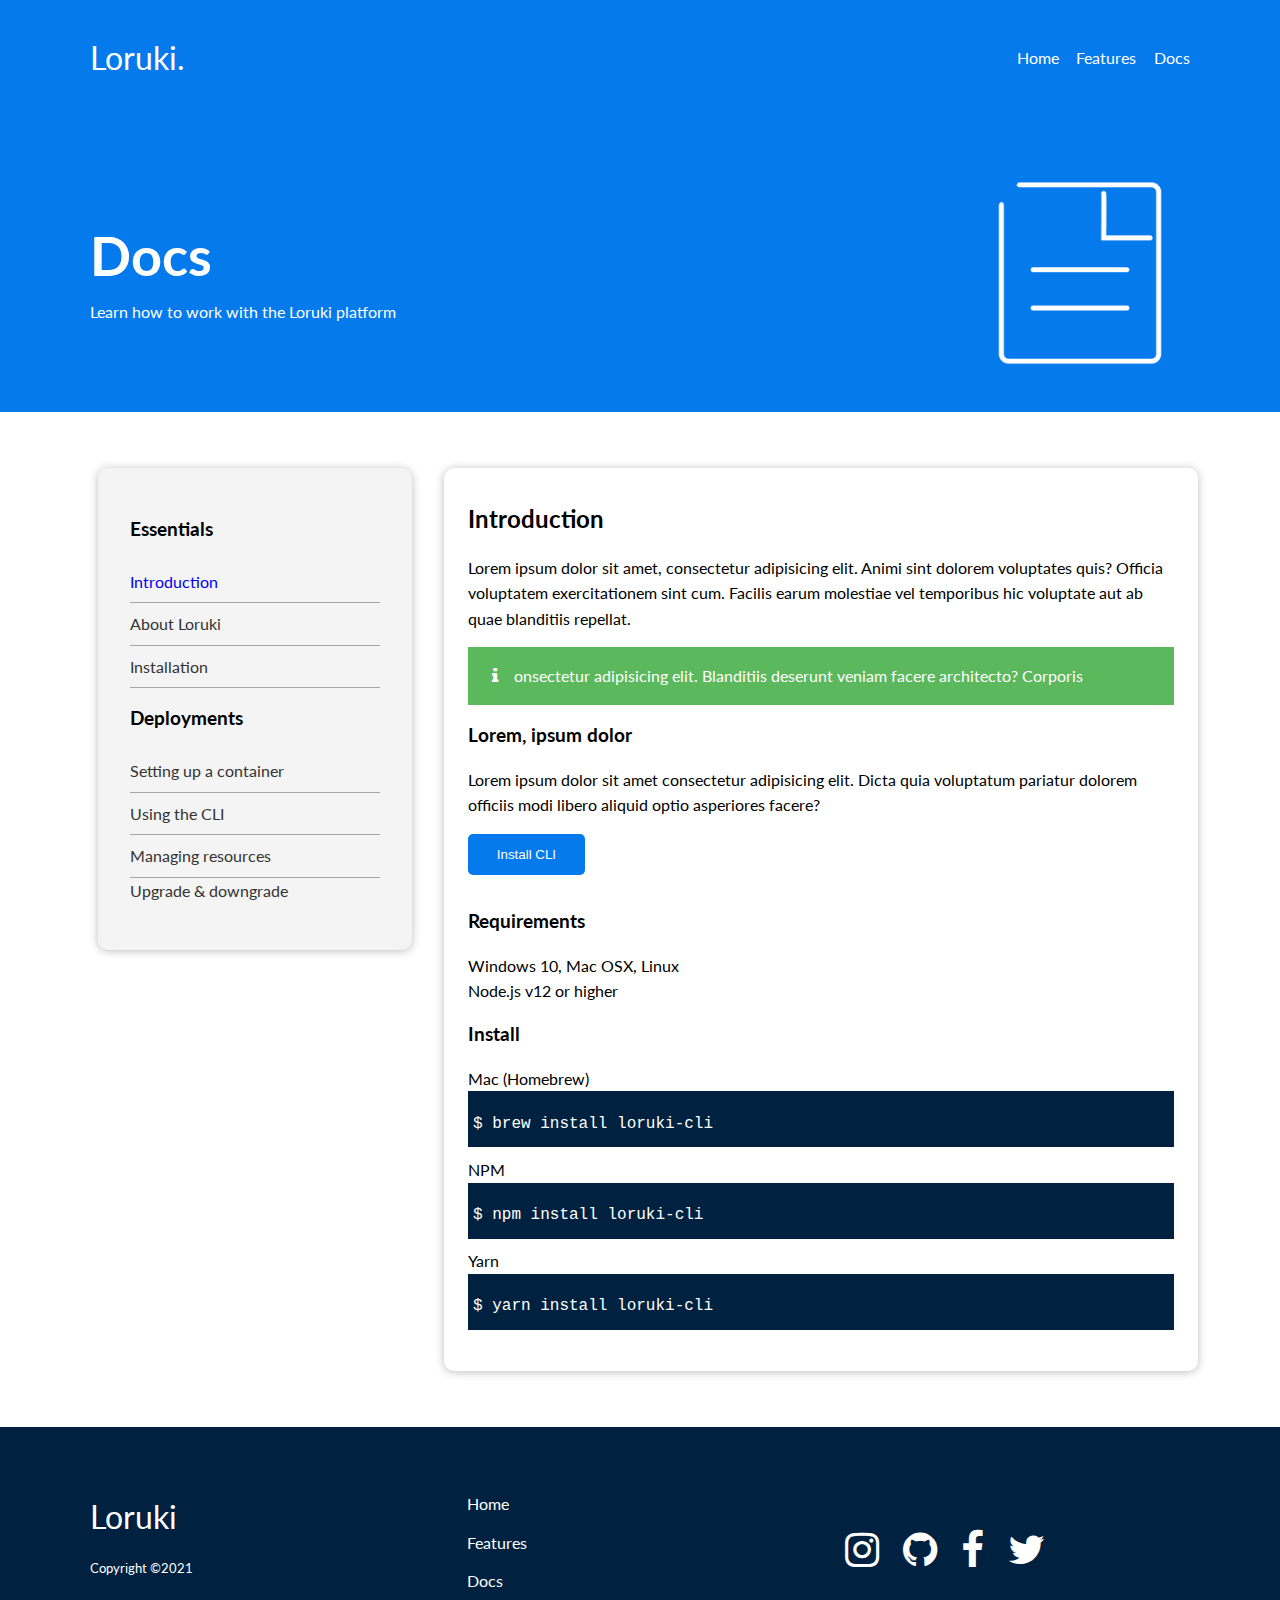
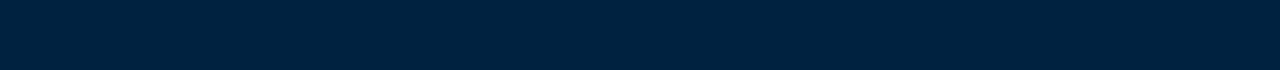
==== docs.html @ 0984ab88 "completed markup" ====
<!DOCTYPE html>
<html lang="en">
<head>
    <meta charset="UTF-8">
    <meta name="viewport" content="width=device-width, initial-scale=1.0">
    <meta http-equiv="X-UA-Compatible" content="ie=edge">
    <link rel="stylesheet" href="https://cdnjs.cloudflare.com/ajax/libs/font-awesome/4.7.0/css/font-awesome.min.css">
    <link rel="stylesheet" href="https://fonts.googleapis.com/css2?family=Lato:wght@300&amp;display=swap">
    <link rel="stylesheet" href="utlities.css">
    <link rel="stylesheet" href="styles.css">
    <title>Loruki Web Service</title>
   
</head>
<body>
    <!-- header  -->
    <header class="header py-2">
        <div class="container">
            <nav class="header__nav nav flex flex--justify-content-between flex--align-items-center">
                <span class="header__logo nav__logo">
                    Loruki.
                </span>
                <ul class="header__nav-list nav__list flex">
                    <li class="header__nav-list-item nav__list-item">
                        <a href="index.html" class="header__nav-list-link nav__list-link">
                            Home
                        </a>
                    </li>
                    <li class="header__nav-list-item nav__list-item">
                        <a href="features.html" class="header__nav-list-link nav__list-link">
                            Features
                        </a>
                    </li>
                    <li class="header__nav-list-item nav__list-item">
                        <a href="docs.html" class="header__nav-list-link nav__list-link">
                            Docs
                        </a>
                    </li>
                </ul>
            </nav>
        </div>
    </header>
    <!-- main -->
    <main id="main">
        <!-- docs -->
        <section class="docs">
            <div class="container">
                <div class="row grid grid-gap-2 grid-column-xl-2">
                    <div class="docs__text-box">
                        <h1 class="docs__title">
                            Docs
                        </h1>
                        <p class="docs__paragraph mt-1">
                            Learn how to work with the Loruki platform
                        </p>
                    </div>
                    <figure class="docs__img-container">
                        <img src="/images/docs.png" alt="image that represents docs" class="docs__img">
                    </figure>
                </div>
            </div>
        </section>
        <!-- docs nav and docs intro -->
        <section class="docs-main my-3">
            <div class="container">
                <div class="row grid grid-gap-1">
                    <div class="docs-main__left">
                        <aside class="card docs-main__card">
                            <h3 class="docs-main__essentials-title mb-1">
                                Essentials
                            </h3>
                            <nav class="docs-main__nav-top">
                                <ul class="docs-main__nav-list">
                                    <li class="docs-main__nav-top-list-item docs-main__nav-list-item">
                                        <a href="#" class="docs-main__nav-top-list-link active docs-main__nav-list-link">
                                            Introduction
                                        </a>
                                    </li>
                                    <li class="docs-main__nav-top-list-item docs-main__nav-list-item">
                                        <a href="#" class="docs-main__nav-top-list-link docs-main__nav-list-link">
                                            About Loruki
                                        </a>
                                    </li>
                                    <li class="docs-main__nav-top-list-item docs-main__nav-list-item">
                                        <a href="#" class="docs-main__nav-top-list-link docs-main__nav-list-link">
                                            Installation
                                        </a>
                                    </li>
                                </ul>
                            </nav>
                            <h3 class="docs-main__deployment-title my-1">
                                Deployments
                            </h3>
                                <nav class="docs-main__nav-bottom">
                                    <ul class="docs-main__nav-bottom-list">
                                        <li class="docs-main__nav-bottom-list-item docs-main__nav-list-item">
                                            <a href="#" class="docs-main__nav-bottom-list-link docs-main__nav-list-link">
                                                Setting up a container
                                            </a>
                                        </li>
                                        <li class="docs-main__nav-bottom-list-item docs-main__nav-list-item">
                                            <a href="#" class="docs-main__nav-bottom-list-link docs-main__nav-list-link">
                                                Using the CLI
                                            </a>
                                        </li>
                                        <li class="docs-main__nav-bottom-list-item docs-main__nav-list-item">
                                            <a href="#" class="docs-main__nav-bottom-list-link docs-main__nav-list-link">
                                                Managing resources
                                            </a>
                                        </li>
                                        <li class="docs-main__nav-bottom-list-item docs-main-__av-list-item">
                                            <a href="#" class="docs-main__nav-bottom-list-link docs-main__nav-list-link">
                                                Upgrade & downgrade
                                            </a>
                                        </li>
                                    </ul>
                                </nav>
                        </aside>
                    </div>
                    <!-- docs main intro -->
                    <section class="card docs-main__intro">
                        <article>
                            <h2 class="docs-main__intro-title mb-1">
                                Introduction
                            </h2>
                            <p class="docs-main__intro-paragraph">
                                Lorem ipsum dolor sit amet, consectetur adipisicing elit. Animi sint dolorem voluptates quis? Officia voluptatem exercitationem sint cum. Facilis earum molestiae vel temporibus hic voluptate aut ab quae blanditiis repellat.
                            </p>
                            <div class="bg--alert-success flex flex--align-items-baseline my-1">
                                <i class="fa fa-info  d--block text--white" aria-hidden="true"></i>
                                <p class="pl-1 docs-main__intro-paragraph">
                                    onsectetur adipisicing elit. Blanditiis deserunt veniam facere architecto? Corporis 
                                </p>
                            </div>
                            <article>
                                <h3 class="docs-main__intro-subtitle mb-1">
                                    Lorem, ipsum dolor
                                </h3>
                                <p class="docs-main__intro-paragraph">
                                    Lorem ipsum dolor sit amet consectetur adipisicing elit. Dicta quia voluptatum pariatur dolorem officiis modi libero aliquid optio asperiores facere?
                                </p>
                                <button class="btn btn--bg-blue mt-1 mb-2">
                                    Install CLI
                                </button>
                            </article>
                        </article>
                        <h3 class="docs-main__intro-subtitle mb-1">
                            Requirements
                        </h3>
                        <ul class="docs-main__intro-requirements-list">
                            <li class="docs-main__intro-requirements-list-item">
                                Windows 10, Mac OSX, Linux
                            </li>
                            <li class="docs-main__intro-requirements-list-item">
                                Node.js v12 or higher
                            </li>
                        </ul>
                        <h3 class="docs-main__intro-subtitle my-1">
                            Install
                        </h3>
                        <p class="docs-main__intro-os-rq">
                            Mac (Homebrew)
                        </p>
                        <div class="docs-main__intro-code-container">
                            <pre ng-show = "textFile.isPresent">
                                <code class="docs-main__intro-code">
                                    $ brew install loruki-cli
                                </code>
                            </pre>
                        </div>
                        <p class="docs-main__intro-os-rq">
                            NPM
                        </p>
                        <div class="docs-main__intro-code-container">
                            <pre ng-show = "textFile.isPresent">
                                <code class="docs-main__intro-code">
                                   $ npm install loruki-cli
                                </code>
                            </pre>
                        </div>
                        <p class="docs-main__intro-os-rq">
                            Yarn
                        </p>
                        <div class="docs-main__intro-code-container">
                            <pre>
                                <code class="docs-main__intro-code">
                                    $ yarn install loruki-cli
                                </code>
                            </pre>
                        </div>
                        
                    </section>
                </div>
            </div>
        </section>
    </main>
     <!-- footer -->
     <footer class="footer py-4">
        <div class="container">
            <div class="row grid grid-gap-2 grid-column-xl-3">
                <div class="footer__text-box text--white">
                    <span class="text-sz-2 footer__paragrpaph mb-1">
                        Loruki
                    </span>
                    <small class="footer__copyright d--block">
                        Copyright &copy;2021
                    </small>
                </div>
                <nav class="footer__nav nav">
                    <ul class="footer__nav-list">
                        <li class="footer__nav-list-item">
                            <a href="#" class="footer__nav-link">
                                Home
                            </a>
                        </li>
                        <li class="footer__nav-list-item">
                            <a href="#" class="footer__nav-link">
                                Features
                            </a>
                        </li>
                        <li class="footer__nav-list-item">
                            <a href="#" class="footer__nav-link">
                                Docs
                            </a>
                        </li>
                    </ul>
                </nav>
                <ul class="footer__social-list flex">
                    <li class="footer__social-list-item">
                        <a href="#" class="footer__social-list-link">
                            <i class="fa fa-instagram" aria-hidden="true"></i>
                        </a>
                    </li>
                    <li class="footer__social-list-item">
                        <a href="#" class="footer__social-list-link">
                            <i class="fa fa-github" aria-hidden="true"></i>
                        </a>
                    </li>
                    <li class="footer__social-list-item">
                        <a href="#" class="footer__social-list-link">
                            <i class="fa fa-facebook" aria-hidden="true"></i>
                        </a>
                    </li>
                    <li class="footer__social-list-item">
                        <a href="#" class="footer__social-list-link">
                            <i class="fa fa-twitter" aria-hidden="true"></i>
                        </a>
                    </li>
                </ul>
            </div>
        </div>
    </footer>
</body>
</html>
---- utlities.css ----
/* ============ Margin ============ */
    /* margins top */
    .mt-1 {
        margin-top: 1rem;
    }
    .mt-2 {
        margin-top: 2rem;
    }
    .mt-3 {
        margin-top: 3rem;
    }
    .mt-4 {
        margin-top: 4rem;
    }
    .mt-5 {
        margin-top: 5rem;
    }
        /* margins bottom */
    .mb-1 {
        margin-bottom: 1rem;
    }
    .mb-2 {
        margin-bottom: 2rem;
    }
    .mb-3 {
        margin-bottom: 3rem;
    }
    .mb-4 {
        margin-bottom: 4rem;
    }
    .mb-5 {
        margin-bottom: 5rem;
    }
    
    /* margins left */
    .ml-1 {
        margin-left: 1rem;
    }
    .ml-2 {
        margin-left: 2rem;
    }
    .ml-3 {
        margin-left: 3rem;
    }
    .ml-4 {
        margin-left: 4rem;
    }
    .ml-5 {
        margin-left: 5rem;
    }
    
    /* margins right */
    .mr-1 {
        margin-right: 1rem;
    }
    .mr-2 {
        margin-right: 2rem;
    }
    .mr-3 {
        margin-right: 3rem;
    }
    .mr-4 {
        margin-right: 4rem;
    }
    .mr-5 {
        margin-right: 5rem;
    }
    /* margins horizontal */
    .mx-1 {
        margin: 0  1rem;
    }
    .mx-2 {
        margin: 0  2rem;
    }
    .mx-3 {
        margin: 0  3rem;
    }
    .mx-4 {
        margin: 0  4rem;
    }
    .mx-5 {
        margin: 0  5rem;
    }
    /* margins vertical */
    .my-1 {
        margin: 1rem 0;
    }
    .my-2 {
        margin: 2rem 0;
    }
    .my-3 {
        margin: 3rem 0;
    }
    .my-4 {
        margin: 4rem 0;
    }
    .my-5 {
        margin: 5rem 0;
    }
    
    /* margins all four side */
    .m-1 {
        margin: 1rem;
    }
    .m-2 {
        margin: 2rem;
    }
    .m-3 {
        margin: 3rem;
    }
    .m-4 {
        margin: 4rem;
    }
    .m-5 {
        margin: 5rem;
    }
    
    
    /* ============= Padding ============== */
    /* padding */
        /* padding top */
    .pt-1 {
        padding-top: 1rem;
    }
    .pt-2 {
        padding-top: 2rem;
    }
    .pt-3 {
        padding-top: 3rem;
    }
    .pt-4 {
        padding-top: 4rem;
    }
    .pt-5 {
        padding-top: 5rem;
    }
        /* padding bottom */
    .pb-1 {
        padding-bottom: 1rem;
    }
    .pb-2 {
        padding-bottom: 2rem;
    }
    .pb-3 {
        padding-bottom: 3rem;
    }
    .pb-4 {
        padding-bottom: 4rem;
    }
    .pb-5 {
        padding-bottom: 5rem;
    }
    
    /* padding left */
    .pl-1 {
        padding-left: 1rem;
    }
    .pl-2 {
        padding-left: 2rem;
    }
    .pl-3 {
        padding-left: 3rem;
    }
    .pl-4 {
        padding-left: 4rem;
    }
    .pl-5 {
        padding-left: 5rem;
    }
    
    /* padding right */
    .pr-1 {
        padding-right: 1rem;
    }
    .pr-2 {
        padding-right: 2rem;
    }
    .pr-3 {
        padding-right: 3rem;
    }
    .pr-4 {
        padding-right: 4rem;
    }
    .pr-5 {
        padding-right: 5rem;
    }
    /* padding horizontal */
    .px-1 {
        padding: 0  1rem;
    }
    .px-2 {
        padding: 0  2rem;
    }
    .px-3 {
        padding: 0  3rem;
    }
    .px-4 {
        padding: 0  4rem;
    }
    .px-5 {
        padding: 0  5rem;
    }
    /* padding vertical */
    .py-1 {
        padding: 1rem 0;
    }
    .py-2 {
        padding: 2rem 0;
    }
    .py-3 {
        padding: 3rem 0;
    }
    .py-4 {
        padding: 4rem 0;
    }
    .py-5 {
        padding: 5rem 0;
    }
    
    /* padding all four side */
    .p-1 {
        padding: 1rem;
    }
    .p-2 {
        padding: 2rem;
    }
    .p-3 {
        padding: 3rem;
    }
    .p-4 {
        padding: 4rem;
    }
    .p-5 {
        padding: 5rem;
    }
    :root {
        --blue: #007bff;
        --indigo: #6610f2;
        --purple: #330e778a;
        --pink: #e83e8c;
        --red: #dc3545;
        --orange: #fd7e14;
        --yellow: #ffc107;
        --green: #28a745;
        --teal: #20c997;
        --cyan: #17a2b8;
        --white: #fff;
        --gray: #6c757d;
        --gray-dark: #343a40;
        --primary: #007bff;
        --secondary: #6c757d;
        --success: #28a745;
        --info: #17a2b8;
        --warning: #ffc107;
        --danger: #dc3545;
        --light: #f8f9fa;
        --dark: #343a40;
        --primary-color: #047aed;
        --secondary-color: #1c3fa8;
        --dark-color: #002240;
        --light-color: #f4f4f4;
        --success-color: #5cb85c;
        --error-color: #d9534f;
}

    
    /* ============== Colors ============== */
        /* background colours */
    .bg--blue {
        background-color: var(--blue);
    }
    .bg--indigo {
        background-color: var(--indigo);
    }
    .bg--purple {
        background-color: var(--purple);
    }
    .bg--pink {
        background-color: var(--pink);
    }
    .bg--red {
        background-color: var(--red);
    }
    .bg--orange {
        background-color: var(--orange);
    }
    .bg--yellow {
        background-color: var(--yellow);
    }
    .bg--green {
        background-color: var(--green);
    }
    .bg--teal {
        background-color: var(--teal);
    }
    .bg--cyan {
        background-color: var(--cyan);
    }
    .bg--white {
        background-color: var(--white);
    }
    .bg--gray {
        background-color: var(--gray);
    }
    .bg--gray-dark {
        background-color: var(--gray-dark);
    }
    .bg--primary {
        background-color: var(--primary);
    }
    .bg--secondary {
        background-color: var(--secondary);
    }
    .bg--success {
        background-color: var(--success);
    }
    .bg--info {
        background-color: var(--info);
    }
    .bg--warning {
        background-color: var(--warning);
    }
    .bg--danger {
        background-color: var(--danger);
    }
    .bg--light {
        background-color: var(--light);
    }
    .bg--dark {
        background-color: var(--dark);
    }
        
        /* text colours */
    
    .text--blue {
        color: var(--blue);
    }
    .text--indigo {
        color: var(--indigo);
    }
    .text--purple {
        color: var(--purple);
    }
    .text--pink {
        color: var(--pink);
    }
    .text--red {
        color: var(--red);
    }
    .text--orange {
        color: var(--orange);
    }
    .text--yellow {
        color: var(--yellow);
    }
    .text--green {
        color: var(--green);
    }
    .text--teal {
        color: var(--teal);
    }
    .text--cyan {
        color: var(--cyan);
    }
    .text--white {
        color: var(--white);
    }
    .text--gray {
        color: var(--gray);
    }
    .text--gray-dark {
        color: var(--gray-dark);
    }
    .text--primary {
        color: var(--primary);
    }
    .text--secondary {
        color: var(--secondary);
    }
    .text--success {
        color: var(--success);
    }
    .text--info {
        color: var(--info);
    }
    .text--warning {
        color: var(--warning);
    }
    .text--danger {
        color: var(--danger);
    }
    .text--light {
        color: var(--light);
    }
    .text--dark {
        color: var(--dark);
    }
     
    
    /* ============ Text size ================== */
    .text-sz-0 {
        font-size: 0.9rem;
    }
    .text-sz-1 {
        font-size: 1rem;
    }
    .text-sz-2 {
        font-size: 2rem;
    }
    .text-sz-3 {
        font-size: 3rem;
    }
    .text-sz-4 {
        font-size: 4rem;
    }
    .text-sz-5 {
        font-size: 5rem;
    }
    
    /* ====================== text align left right center =========================== */
    .text--center {
        text-align: center;
    }
    .text--right {
        text-align: right;
    }
    .text--left {
        text-align: left;
    }
    
    /* ================= Display inline inline-block block ======================== */
    .d--block {
        display: block;
    }
    .d--inline-block {
        display: inline-block;
    }
    .d--inline {
        display: inline;
    }
    
    /* =============== CSS Grid ================== */
    .grid {
        display: grid;
    }
    .grid-column-xl-4 {
        grid-template-columns: repeat(4, 1fr);
    }
    .grid-column-xl-3 {
        grid-template-columns: repeat(3, 1fr);
    }
    .grid-column-xl-2 {
        grid-template-columns: repeat(2, 1fr);
    }
        /* grid gap */
    .grid-gap-1 {
        grid-gap: 1rem;
    }
    .grid-gap-2 {
        grid-gap: 2rem;
    }
    .grid-gap-3 {
        grid-gap: 3rem;
    }
    .grid-gap-4 {
        grid-gap: 4rem;
    }
    .grid-gap-5 {
        grid-gap: 5rem;
    }
    
    /* ================ Flexbox ==================== */
    .flex {
        display: flex;
    }
        /* justify content */
    .flex--justify-content-start {
        justify-content: flex-start;
    }
    .flex--justify-content-end {
        justify-content: flex-end;
    }
    .flex--justify-content-center {
        justify-content: center;
    }
    .flex--justify-content-between {
        justify-content: space-between;
    }
    .flex--justify-content-evenly {
        justify-content: space-evenly;
    }
    .flex--justify-content-around {
        justify-content: space-around;
    }
    
        /* align content */
    .flex--align-content-start {
        align-content: flex-start;
    }
    .flex--align-content-end {
        align-content: flex-end;
    }
    .flex--align-content-center {
        align-content: center;
    }
    .flex--align-content-between {
        align-content: space-between;
    }
    .flex--align-content-evenly {
        align-content: space-evenly;
    }
    .flex--align-content-around {
        align-content: space-around;
    }
    .flex--align-content-center {
        align-content: center;
    }
    
        /* align items */
    .flex--align-items-center {
        align-items: center;
    }
    .flex--align-items-start {
        align-items: flex-end;
    }
    .flex--align-items-end {
        align-items: flex-end;
    }
    .flex--align-items-baseline {
        align-items: baseline;
    }
    
        /* flex column gap */
    .flex-column-gap-1 {
        column-gap: 1rem;
    }
    .flex-column-gap-2 {
        column-gap: 2rem;
    }
    .flex-column-gap-3 {
        column-gap: 3rem;
    }
    .flex-column-gap-4 {
        column-gap: 4rem;
    }
    .flex-column-gap-5 {
        column-gap: 5rem;
    }
        /* flex row gap */
    .flex-row-gap-1 {
        row-gap: 1rem;
    }
    .flex-row-gap-2 {
        row-gap: 2rem;
    }
    .flex-row-gap-3 {
        row-gap: 3rem;
    }
    .flex-row-gap-4 {
        row-gap: 4rem;
    }
    .flex-row-gap-5 {
        row-gap: 5rem;
    }
    
        /* flex gap */
    .flex-gap-1 {
        gap: 1rem;
    }
    .flex-gap-2 {
        gap: 2rem;
    }
    .flex-gap-3 {
        gap: 3rem;
    }
    .flex-gap-4 {
        gap: 4rem;
    }
    .flex-gap-5 {
        gap: 5rem;
    }
    
        /* flex wrap */
    .flex--nowrap {
        flex-wrap: nowrap;
    }
    .flex--wrap {
        flex-wrap: wrap;
    }
    .flex--wrap-reverse {
        flex-wrap: wrap-reverse;
    }
    
        /* flex grow */
    .flex--grow-1{
        flex-grow: 1;
    }
        /* width */
    .width--100 {
        width: 100%;
    }
---- styles.css ----
*::after,
 *::before {
     box-sizing: border-box;
 }
 * {
     padding: 0;
     margin: 0;
 }
 body {
     font-family: 'Lato', 'Franklin Gothic Medium', 'Arial Narrow', Arial, sans-serif;
     font-size: 16px;
     line-height: 1.6;
 }


/**
        --primary-color: #047aed;
        --secondary-color: #1c3fa8;
        --dark-color: #002240;
        --light-color: #f4f4f4;
        --success-color: #5cb85c;
        --error-color: #d9534f;
*/
/* ==== General Styles ==== */
a,
span,
button,
input {
    display: inline-block;
}
fieldset {
    border: none;
}
li {
    list-style: none;
}
pre,
code {
    display: block;
}
a {
    text-decoration: none;
}
output {
    display: block;
}
img {
    width: 100%;
}
/* ==== Container ==== */
.container {
    width: 95%;
    max-width: 1100px;
    margin: 0 auto;
    padding: 0 3.3rem;
}


/* ==== Btn ==== */
.btn {
    border: none;
    cursor: pointer;
    border-radius: 5px;
}
.btn--outline {
    border: 1px solid var(--white);
    background-color: transparent;
    padding: 1rem 1.4rem;
    font-size: 1.1rem;
    color: var(--white);
}

/* ==== Card ==== */
.card {
    padding: 1rem;
    box-shadow: 0 1px 9px rgba(34, 33, 33, 0.3);
    background-color: var(--white);
    border-radius: 10px;
    margin: 0.5rem;
    z-index: 11;
}


/* ==== Header ==== */
.header {
    background-color: var(--primary-color);
   
}
.header .header__nav-list-item {
    padding-right: 1.1rem;
}
.header .header__logo {
    font-size: 2rem;
    color: var(--white);
}
.header .header__nav-list-item:last-child {
    padding-right: 0;
}
.header .header__nav-list-link {
    color: var(--white);
}
/* ============================================================= Home Section ======================================================== */
/* ==== Showcase ==== */
.showcase {
    position: relative;
    background-color: var(--primary-color);
    padding-top: 4rem;
    height: 400px;
    color: var(--white);
}
.showcase .grid {
    padding-top: 3rem;
    grid-template-columns: 55% auto;
     
    
}
    /* === Showcase text box */
.showcase .showcase__text-box {
    animation: slideInLeft 1s ease-in-out;
}
.showcase .showcase__title {
    font-weight: 100;
    font-size: clamp(2rem, calc(5vw + 1rem), 3rem);
    margin-bottom: 2.4rem;
}
    /* ==== Showcase form ==== */
.showcase .showcase__form-container {
    height: 300px;
    width: 350px;
    padding: 3rem 2rem;
    animation: slideInRight 1s ease-in-out;

}
.showcase .showcase__form .showcase__form-title {
    font-size: clamp(1.1rem, calc(4vw +1), 2rem);
    font-weight: normal;
    color: #333;
}
.showcase .showcase__form .form__input {
    display: block;
    width: 100%;
    border: none;
    font-size: 1.1rem;
    padding: 4px;
    border-bottom: 1px solid rgb(94, 92, 92);
} 
.showcase .showcase__form .btn--bg-blue {
    background-color: var(--primary-color);
    padding: 0.8rem 2rem;
    color: var(--white);
}
 
.showcase::before,
.showcase::after {
    position: absolute;
    content: "asda";
    bottom: -4.6rem;
    background-color: #fff;
    height: 100px;
    width: 100%;
    -webkit-transform: skewY(-32deg);
    -moz-transform: skewY(-32deg);
    -ms-transform: skewY(-32deg);
        transform: skewY(-3deg)
}

/* ===== Stastics Section ===== */
.stats {
    margin-top: 10rem;
    animation: slideInBottom 1s ease-in-out;
     
}
.stats .stats__text-box {
    max-width: 600px;
    margin: 0 auto 3.3rem auto;
}
.stats .stats__intro {
    font-size: 1.3rem;
}
.stats .stats__result-title {
    font-size: 1.3rem;
}
.stats .stats__result-amount {
    font-size: 2.2rem;
    margin-top: 0.5rem;
}

/* ===== Command line interface section ===== */
.cli {
    margin-top: 6.5rem;
}
.cli .cli__img-container {
    grid-area: 1 / 1 / 3 / 3;
}
.cli .cli__text-box {
    padding: 1rem;
    display: flex;
    align-items: center;
    font-size: 1.4rem;
}


/* ===== Cloud section ====== */
.cloud {
    margin-top: 5rem;
    padding: 2rem 0;
    background-color: var(--primary-color);
}
.cloud .grid {
    grid-template-columns: 4fr 3fr;
    justify-items: center;
}
.cloud .cloud__text-box {
    align-self: center;
    color: var(--white);
}
.cloud .cloud__title {
    font-size: clamp(2.2rem, calc(4vw + 1.2rem), 3.2rem);
    font-weight: 100;
}
.cloud .cloud__paragraph {
    margin: 1.2rem 0;
    font-size: 1.1rem;
}
.cloud .btn--bg-dark {
    background-color: var(--dark-color);
    padding: 1rem 2rem;
    color: var(--white);
    text-align: center;
}
 
/* ===== Languages card section ====== */
.languages {
    margin: 3rem 0;
}
.languages .languages__title {
    font-size: clamp(1.5rem, calc(2.5vw + 1rem), 2.5rem);
    margin-bottom: 2.2rem;
    
}
.languages .language__img-caption {
    font-size: 1.4rem;
    padding: 0.6rem 0;
}
.languages .languages__card {
    transition: transform .2s ease-in-out;
    margin-right: 1.2rem;
    flex-grow: 1;
}
.languages .languages__card:hover {
    transform:translateY(-1rem);
}


/* ============================================================= Features Section ======================================================== */

/* ===== Features ====== */
.features {
    padding: 2.2rem 0;
    background-color: var(--primary-color);
}
.features .grid {
    justify-content: space-between;
}
.features .features__text-box {
    align-self: center;
    color: var(--white);
}
.features .features__title {
    font-size: clamp(2rem, calc(2vw + 1rem), 3.3rem);
    font-family: 'Lucida Sans', 'Lucida Sans Regular', 'Lucida Grande', 'Lucida Sans Unicode', Geneva, Verdana, sans-serif;
}
.features .features__paragraph {
    font-size: 1.1rem;
}
.features .features__img-container {
    justify-self: end;
}
.features .features__img {
    width: 200px;
}


/* ===== Platform ====== */
.platform {
    background-color: var(--light-color);
    color: #333;
}
.platform .platform__img-container {
    justify-self: end;
}
.platform .platform__title {
    font-size: 2rem;
    margin-bottom: 1.2rem;
}
.platform .platform__img {
    width: 290px;
}

/* ===== Features Info ====== */
.features-info .grid {
    grid-template-columns: repeat(3, 1fr);
    grid-column-gap: 1.5rem;
    grid-row-gap: 0.3rem;
    grid-template-areas: 
    "server server server"
    "network network code"
    "database power publish";
}
.features-info .features-info__server {
    grid-area: server;
}
.features-info .features-info__network {
    grid-area: network;
}
.features-info .features-info__database {
    grid-area: database;
}
.features-info .features-info__code {
    grid-area: code;
}
.features-info .features-info__power {
    grid-area: power;
}
.features-info .features-info__publish {
    grid-area: publish;
}
.features-info .card {
    padding: 1.7rem 1rem;
}
.features-info .features-info__paragraph {
    margin-left: 1rem;
}



/* ============================================================= Docs Section ======================================================== */
.docs {
    padding: 3rem 0 1.4rem 0;
    background-color: var(--primary-color);
}
.docs .docs__text-box {
    color: var(--white);
    align-self: center;
}
.docs .docs__title {
    font-size: clamp(1.5rem, calc(3vw + 1rem), 4rem);
    line-height: 1;
}
.docs .docs__img-container {
    justify-self: end;
}
.docs .docs__img {
    width: 220px;
}

/* ===== Docs Main section ===== */
.docs-main .grid {
    grid-template-columns: 30% 70%;
}
.docs-main .docs-main__card {
    background-color: #f4f4f4;
    padding: 2.9rem 2rem;
}
.docs-main .docs-main__nav-list-item {
    border-bottom: 1px solid rgb(167, 165, 165);
    padding: 0.5rem 0;
}
.docs-main .docs-main__nav-list-link:not(.active) {
    color: #333;
}

.docs-main .docs-main__intro {
    padding: 2rem 1.5rem;
}
.docs-main .bg--alert-success {
    background-color: var(--success-color);
    padding: 1rem 0.5rem;
    color: var(--white);
}
.docs-main .fa-info {
    font-size: 1.1rem;
    margin-left: 1rem;
}
.docs-main .btn--bg-blue {
    background-color: var(--primary-color);
    color: var(--white);
    padding: 0.8rem 1.8rem;
}
.docs-main .docs-main__intro-code-container {
    background-color: var(--dark-color);
    color: var(--white);
    height: 3.5rem;
    margin-bottom: 0.6rem;
}
.docs-main pre {
    white-space: nowrap;
    padding: 5px;
    height: 100%;
    display: flex;
    align-items: center;
}




/* ===== Footer ===== */
.footer {
    background-color: var(--dark-color);
}
.footer .footer__nav-link {
    color: var(--white);
    padding-bottom: 0.8rem;
}
.footer .footer__social-list {
    align-self: center;
}
.footer .footer__social-list .footer__social-list-link {
    margin-right: 1.5rem;
    color: var(--white);
    font-size: 2.5rem;
}
 

/* keyframes */
@keyframes slideInRight{
    0% {
        transform: translateX(400px);
    }
    100% {
        transform: translateX(0);
    }
}
@keyframes slideInLeft {
    0% {
        transform: translateX(-400px);
    }
    100% {
        transform: translateX(0);
    }
}
@keyframes slideInBottom {
    0% {
        transform: translateY(350px);
    }
    100% {
        transform: translateY(0);
    }
}
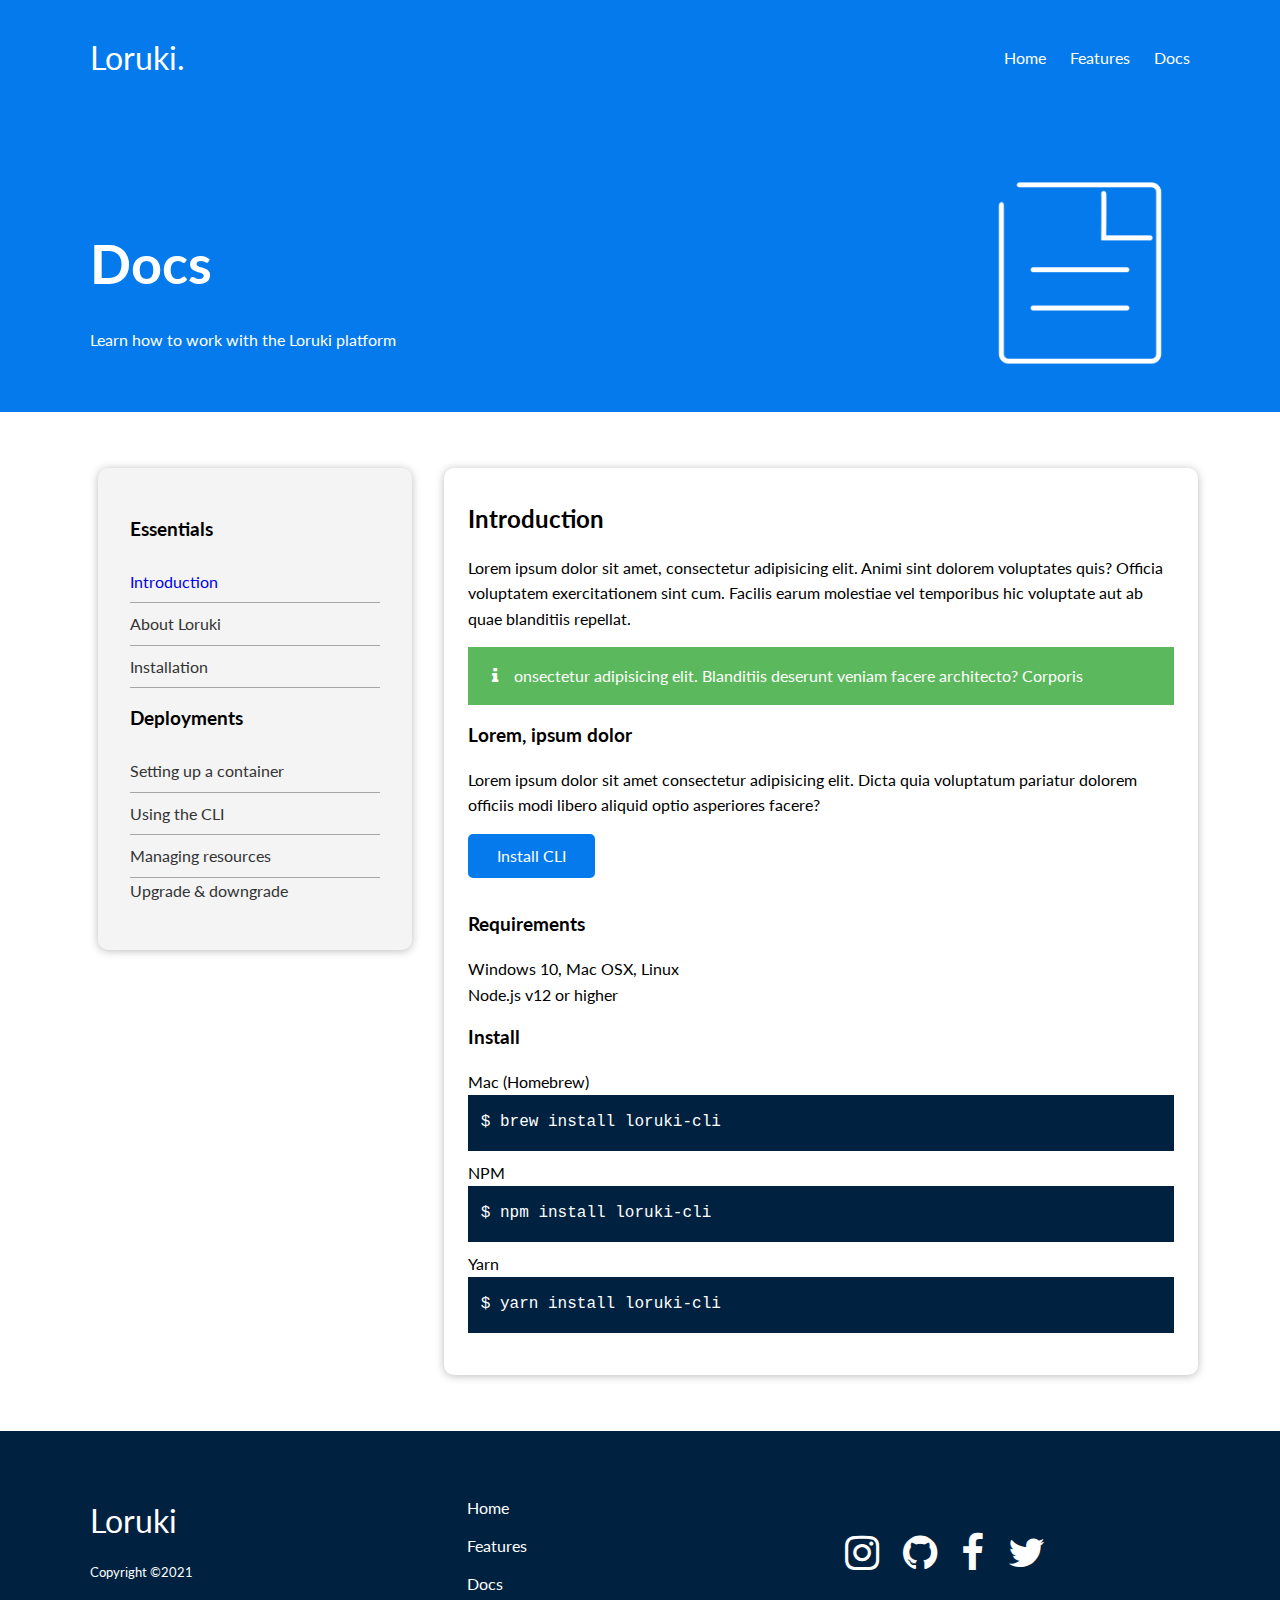
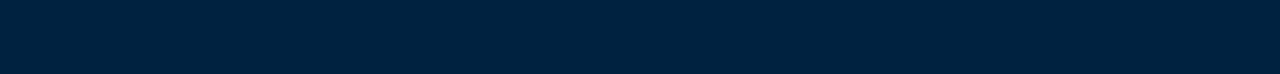
==== commit 4310cf73: "completed building loruki website" ====
--- a/docs.html
+++ b/docs.html
@@ -6,8 +6,9 @@
     <meta http-equiv="X-UA-Compatible" content="ie=edge">
     <link rel="stylesheet" href="https://cdnjs.cloudflare.com/ajax/libs/font-awesome/4.7.0/css/font-awesome.min.css">
     <link rel="stylesheet" href="https://fonts.googleapis.com/css2?family=Lato:wght@300&amp;display=swap">
-    <link rel="stylesheet" href="utlities.css">
-    <link rel="stylesheet" href="styles.css">
+    <link rel="stylesheet" href="/css/reset.css">
+    <link rel="stylesheet" href="/css/utlities.css">
+    <link rel="stylesheet" href="/css/styles.css">
     <title>Loruki Web Service</title>
    
 </head>
@@ -44,7 +45,7 @@
         <!-- docs -->
         <section class="docs">
             <div class="container">
-                <div class="row grid grid-gap-2 grid-column-xl-2">
+                <div class="row grid grid-gap-2 grid-column-xl-2 grid-column-sm-1">
                     <div class="docs__text-box">
                         <h1 class="docs__title">
                             Docs
@@ -196,7 +197,7 @@
      <!-- footer -->
      <footer class="footer py-4">
         <div class="container">
-            <div class="row grid grid-gap-2 grid-column-xl-3">
+            <div class="row grid grid-gap-2 grid-column-xl-3 grid-column-sm-1">
                 <div class="footer__text-box text--white">
                     <span class="text-sz-2 footer__paragrpaph mb-1">
                         Loruki
@@ -208,17 +209,17 @@
                 <nav class="footer__nav nav">
                     <ul class="footer__nav-list">
                         <li class="footer__nav-list-item">
-                            <a href="#" class="footer__nav-link">
+                            <a href="index.html" class="footer__nav-link">
                                 Home
                             </a>
                         </li>
                         <li class="footer__nav-list-item">
-                            <a href="#" class="footer__nav-link">
+                            <a href="features.html" class="footer__nav-link">
                                 Features
                             </a>
                         </li>
                         <li class="footer__nav-list-item">
-                            <a href="#" class="footer__nav-link">
+                            <a href="features.html" class="footer__nav-link">
                                 Docs
                             </a>
                         </li>
--- a/css/utlities.css
+++ b/css/utlities.css
@@ -0,0 +1,601 @@
+/* ============ Margin ============ */
+    /* margins top */
+    .mt-1 {
+        margin-top: 1rem;
+    }
+    .mt-2 {
+        margin-top: 2rem;
+    }
+    .mt-3 {
+        margin-top: 3rem;
+    }
+    .mt-4 {
+        margin-top: 4rem;
+    }
+    .mt-5 {
+        margin-top: 5rem;
+    }
+        /* margins bottom */
+    .mb-1 {
+        margin-bottom: 1rem;
+    }
+    .mb-2 {
+        margin-bottom: 2rem;
+    }
+    .mb-3 {
+        margin-bottom: 3rem;
+    }
+    .mb-4 {
+        margin-bottom: 4rem;
+    }
+    .mb-5 {
+        margin-bottom: 5rem;
+    }
+    
+    /* margins left */
+    .ml-1 {
+        margin-left: 1rem;
+    }
+    .ml-2 {
+        margin-left: 2rem;
+    }
+    .ml-3 {
+        margin-left: 3rem;
+    }
+    .ml-4 {
+        margin-left: 4rem;
+    }
+    .ml-5 {
+        margin-left: 5rem;
+    }
+    
+    /* margins right */
+    .mr-1 {
+        margin-right: 1rem;
+    }
+    .mr-2 {
+        margin-right: 2rem;
+    }
+    .mr-3 {
+        margin-right: 3rem;
+    }
+    .mr-4 {
+        margin-right: 4rem;
+    }
+    .mr-5 {
+        margin-right: 5rem;
+    }
+    /* margins horizontal */
+    .mx-1 {
+        margin: 0  1rem;
+    }
+    .mx-2 {
+        margin: 0  2rem;
+    }
+    .mx-3 {
+        margin: 0  3rem;
+    }
+    .mx-4 {
+        margin: 0  4rem;
+    }
+    .mx-5 {
+        margin: 0  5rem;
+    }
+    /* margins vertical */
+    .my-1 {
+        margin: 1rem 0;
+    }
+    .my-2 {
+        margin: 2rem 0;
+    }
+    .my-3 {
+        margin: 3rem 0;
+    }
+    .my-4 {
+        margin: 4rem 0;
+    }
+    .my-5 {
+        margin: 5rem 0;
+    }
+    
+    /* margins all four side */
+    .m-1 {
+        margin: 1rem;
+    }
+    .m-2 {
+        margin: 2rem;
+    }
+    .m-3 {
+        margin: 3rem;
+    }
+    .m-4 {
+        margin: 4rem;
+    }
+    .m-5 {
+        margin: 5rem;
+    }
+    
+    
+    /* ============= Padding ============== */
+    /* padding */
+        /* padding top */
+    .pt-1 {
+        padding-top: 1rem;
+    }
+    .pt-2 {
+        padding-top: 2rem;
+    }
+    .pt-3 {
+        padding-top: 3rem;
+    }
+    .pt-4 {
+        padding-top: 4rem;
+    }
+    .pt-5 {
+        padding-top: 5rem;
+    }
+        /* padding bottom */
+    .pb-1 {
+        padding-bottom: 1rem;
+    }
+    .pb-2 {
+        padding-bottom: 2rem;
+    }
+    .pb-3 {
+        padding-bottom: 3rem;
+    }
+    .pb-4 {
+        padding-bottom: 4rem;
+    }
+    .pb-5 {
+        padding-bottom: 5rem;
+    }
+    
+    /* padding left */
+    .pl-1 {
+        padding-left: 1rem;
+    }
+    .pl-2 {
+        padding-left: 2rem;
+    }
+    .pl-3 {
+        padding-left: 3rem;
+    }
+    .pl-4 {
+        padding-left: 4rem;
+    }
+    .pl-5 {
+        padding-left: 5rem;
+    }
+    
+    /* padding right */
+    .pr-1 {
+        padding-right: 1rem;
+    }
+    .pr-2 {
+        padding-right: 2rem;
+    }
+    .pr-3 {
+        padding-right: 3rem;
+    }
+    .pr-4 {
+        padding-right: 4rem;
+    }
+    .pr-5 {
+        padding-right: 5rem;
+    }
+    /* padding horizontal */
+    .px-1 {
+        padding: 0  1rem;
+    }
+    .px-2 {
+        padding: 0  2rem;
+    }
+    .px-3 {
+        padding: 0  3rem;
+    }
+    .px-4 {
+        padding: 0  4rem;
+    }
+    .px-5 {
+        padding: 0  5rem;
+    }
+    /* padding vertical */
+    .py-1 {
+        padding: 1rem 0;
+    }
+    .py-2 {
+        padding: 2rem 0;
+    }
+    .py-3 {
+        padding: 3rem 0;
+    }
+    .py-4 {
+        padding: 4rem 0;
+    }
+    .py-5 {
+        padding: 5rem 0;
+    }
+    
+    /* padding all four side */
+    .p-1 {
+        padding: 1rem;
+    }
+    .p-2 {
+        padding: 2rem;
+    }
+    .p-3 {
+        padding: 3rem;
+    }
+    .p-4 {
+        padding: 4rem;
+    }
+    .p-5 {
+        padding: 5rem;
+    }
+    :root {
+        --blue: #007bff;
+        --indigo: #6610f2;
+        --purple: #330e778a;
+        --pink: #e83e8c;
+        --red: #dc3545;
+        --orange: #fd7e14;
+        --yellow: #ffc107;
+        --green: #28a745;
+        --teal: #20c997;
+        --cyan: #17a2b8;
+        --white: #fff;
+        --gray: #6c757d;
+        --gray-dark: #343a40;
+        --primary: #007bff;
+        --secondary: #6c757d;
+        --success: #28a745;
+        --info: #17a2b8;
+        --warning: #ffc107;
+        --danger: #dc3545;
+        --light: #f8f9fa;
+        --dark: #343a40;
+        --primary-color: #047aed;
+        --secondary-color: #1c3fa8;
+        --dark-color: #002240;
+        --light-color: #f4f4f4;
+        --success-color: #5cb85c;
+        --error-color: #d9534f;
+}
+
+    
+    /* ============== Colors ============== */
+        /* background colours */
+    .bg--blue {
+        background-color: var(--blue);
+    }
+    .bg--indigo {
+        background-color: var(--indigo);
+    }
+    .bg--purple {
+        background-color: var(--purple);
+    }
+    .bg--pink {
+        background-color: var(--pink);
+    }
+    .bg--red {
+        background-color: var(--red);
+    }
+    .bg--orange {
+        background-color: var(--orange);
+    }
+    .bg--yellow {
+        background-color: var(--yellow);
+    }
+    .bg--green {
+        background-color: var(--green);
+    }
+    .bg--teal {
+        background-color: var(--teal);
+    }
+    .bg--cyan {
+        background-color: var(--cyan);
+    }
+    .bg--white {
+        background-color: var(--white);
+    }
+    .bg--gray {
+        background-color: var(--gray);
+    }
+    .bg--gray-dark {
+        background-color: var(--gray-dark);
+    }
+    .bg--primary {
+        background-color: var(--primary);
+    }
+    .bg--secondary {
+        background-color: var(--secondary);
+    }
+    .bg--success {
+        background-color: var(--success);
+    }
+    .bg--info {
+        background-color: var(--info);
+    }
+    .bg--warning {
+        background-color: var(--warning);
+    }
+    .bg--danger {
+        background-color: var(--danger);
+    }
+    .bg--light {
+        background-color: var(--light);
+    }
+    .bg--dark {
+        background-color: var(--dark);
+    }
+        
+        /* text colours */
+    
+    .text--blue {
+        color: var(--blue);
+    }
+    .text--indigo {
+        color: var(--indigo);
+    }
+    .text--purple {
+        color: var(--purple);
+    }
+    .text--pink {
+        color: var(--pink);
+    }
+    .text--red {
+        color: var(--red);
+    }
+    .text--orange {
+        color: var(--orange);
+    }
+    .text--yellow {
+        color: var(--yellow);
+    }
+    .text--green {
+        color: var(--green);
+    }
+    .text--teal {
+        color: var(--teal);
+    }
+    .text--cyan {
+        color: var(--cyan);
+    }
+    .text--white {
+        color: var(--white);
+    }
+    .text--gray {
+        color: var(--gray);
+    }
+    .text--gray-dark {
+        color: var(--gray-dark);
+    }
+    .text--primary {
+        color: var(--primary);
+    }
+    .text--secondary {
+        color: var(--secondary);
+    }
+    .text--success {
+        color: var(--success);
+    }
+    .text--info {
+        color: var(--info);
+    }
+    .text--warning {
+        color: var(--warning);
+    }
+    .text--danger {
+        color: var(--danger);
+    }
+    .text--light {
+        color: var(--light);
+    }
+    .text--dark {
+        color: var(--dark);
+    }
+     
+    
+    /* ============ Text size ================== */
+    .text-sz-0 {
+        font-size: 0.9rem;
+    }
+    .text-sz-1 {
+        font-size: 1rem;
+    }
+    .text-sz-2 {
+        font-size: 2rem;
+    }
+    .text-sz-3 {
+        font-size: 3rem;
+    }
+    .text-sz-4 {
+        font-size: 4rem;
+    }
+    .text-sz-5 {
+        font-size: 5rem;
+    }
+    
+    /* ====================== text align left right center =========================== */
+    .text--center {
+        text-align: center;
+    }
+    .text--right {
+        text-align: right;
+    }
+    .text--left {
+        text-align: left;
+    }
+    
+    /* ================= Display inline inline-block block ======================== */
+    .d--block {
+        display: block;
+    }
+    .d--inline-block {
+        display: inline-block;
+    }
+    .d--inline {
+        display: inline;
+    }
+    
+    /* =============== CSS Grid ================== */
+    .grid {
+        display: grid;
+    }
+    .grid-column-xl-4 {
+        grid-template-columns: repeat(4, 1fr);
+    }
+    .grid-column-xl-3 {
+        grid-template-columns: repeat(3, 1fr);
+    }
+    .grid-column-xl-2 {
+        grid-template-columns: repeat(2, 1fr);
+    }
+        /* grid gap */
+    .grid-gap-1 {
+        grid-gap: 1rem;
+    }
+    .grid-gap-2 {
+        grid-gap: 2rem;
+    }
+    .grid-gap-3 {
+        grid-gap: 3rem;
+    }
+    .grid-gap-4 {
+        grid-gap: 4rem;
+    }
+    .grid-gap-5 {
+        grid-gap: 5rem;
+    }
+    
+    /* ================ Flexbox ==================== */
+    .flex {
+        display: flex;
+    }
+        /* justify content */
+    .flex--justify-content-start {
+        justify-content: flex-start;
+    }
+    .flex--justify-content-end {
+        justify-content: flex-end;
+    }
+    .flex--justify-content-center {
+        justify-content: center;
+    }
+    .flex--justify-content-between {
+        justify-content: space-between;
+    }
+    .flex--justify-content-evenly {
+        justify-content: space-evenly;
+    }
+    .flex--justify-content-around {
+        justify-content: space-around;
+    }
+    
+        /* align content */
+    .flex--align-content-start {
+        align-content: flex-start;
+    }
+    .flex--align-content-end {
+        align-content: flex-end;
+    }
+    .flex--align-content-center {
+        align-content: center;
+    }
+    .flex--align-content-between {
+        align-content: space-between;
+    }
+    .flex--align-content-evenly {
+        align-content: space-evenly;
+    }
+    .flex--align-content-around {
+        align-content: space-around;
+    }
+    .flex--align-content-center {
+        align-content: center;
+    }
+    
+        /* align items */
+    .flex--align-items-center {
+        align-items: center;
+    }
+    .flex--align-items-start {
+        align-items: flex-end;
+    }
+    .flex--align-items-end {
+        align-items: flex-end;
+    }
+    .flex--align-items-baseline {
+        align-items: baseline;
+    }
+    
+        /* flex column gap */
+    .flex-column-gap-1 {
+        column-gap: 1rem;
+    }
+    .flex-column-gap-2 {
+        column-gap: 2rem;
+    }
+    .flex-column-gap-3 {
+        column-gap: 3rem;
+    }
+    .flex-column-gap-4 {
+        column-gap: 4rem;
+    }
+    .flex-column-gap-5 {
+        column-gap: 5rem;
+    }
+        /* flex row gap */
+    .flex-row-gap-1 {
+        row-gap: 1rem;
+    }
+    .flex-row-gap-2 {
+        row-gap: 2rem;
+    }
+    .flex-row-gap-3 {
+        row-gap: 3rem;
+    }
+    .flex-row-gap-4 {
+        row-gap: 4rem;
+    }
+    .flex-row-gap-5 {
+        row-gap: 5rem;
+    }
+    
+        /* flex gap */
+    .flex-gap-1 {
+        gap: 1rem;
+    }
+    .flex-gap-2 {
+        gap: 2rem;
+    }
+    .flex-gap-3 {
+        gap: 3rem;
+    }
+    .flex-gap-4 {
+        gap: 4rem;
+    }
+    .flex-gap-5 {
+        gap: 5rem;
+    }
+    
+        /* flex wrap */
+    .flex--nowrap {
+        flex-wrap: nowrap;
+    }
+    .flex--wrap {
+        flex-wrap: wrap;
+    }
+    .flex--wrap-reverse {
+        flex-wrap: wrap-reverse;
+    }
+    
+        /* flex grow */
+    .flex--grow-1{
+        flex-grow: 1;
+    }
+        /* width */
+    .width--100 {
+        width: 100%;
+    }--- a/css/styles.css
+++ b/css/styles.css
@@ -0,0 +1,533 @@
+ *::after,
+ *::before {
+     box-sizing: border-box;
+ }
+ * {
+     padding: 0;
+     margin: 0;
+ }
+ body {
+     font-family: 'Lato', 'Franklin Gothic Medium', 'Arial Narrow', Arial, sans-serif;
+     font-size: 16px;
+     line-height: 1.6;
+ }
+
+
+/**
+        --primary-color: #047aed;
+        --secondary-color: #1c3fa8;
+        --dark-color: #002240;
+        --light-color: #f4f4f4;
+        --success-color: #5cb85c;
+        --error-color: #d9534f;
+*/
+/* ==== General Styles ==== */
+a,
+span,
+button,
+input {
+    display: inline-block;
+}
+fieldset {
+    border: none;
+}
+li {
+    list-style: none;
+    border: none;
+}
+pre,
+code {
+    display: block;
+}
+a {
+    text-decoration: none;
+}
+output {
+    display: block;
+}
+img {
+    width: 100%;
+}
+/* ==== Container ==== */
+.container {
+    width: 90%;
+    max-width: 1100px;
+    margin: 0 auto;
+    
+}
+
+
+/* ==== Btn ==== */
+.btn {
+    border: none;
+    cursor: pointer;
+    border-radius: 5px;
+}
+.btn--outline {
+    border: 1px solid var(--white);
+    background-color: transparent;
+    padding: 1rem 1.4rem;
+    font-size: 1.1rem;
+    color: var(--white);
+}
+
+/* ==== Card ==== */
+.card {
+    padding: 1rem;
+    box-shadow: 0 1px 9px rgba(34, 33, 33, 0.3);
+    background-color: var(--white);
+    border-radius: 10px;
+    margin: 0.5rem;
+    z-index: 11;
+}
+
+
+/* ==== Header ==== */
+.header {
+    background-color: var(--primary-color);
+   
+}
+ 
+.header .header__nav-list-item {
+    padding-right: 1.5rem;
+}
+.header .header__logo {
+    font-size: 2rem;
+    color: var(--white);
+}
+.header .header__nav-list-item:last-child {
+    padding-right: 0;
+}
+.header .header__nav-list-link {
+    color: var(--white);
+    transition: all .3s;
+     
+    
+}
+.header .header__nav-list-link:hover {
+    border-bottom: 2px solid rgb(243, 235, 235);
+}
+/* ============================================================= Home Section ======================================================== */
+/* ==== Showcase ==== */
+.showcase {
+    position: relative;
+    background-color: var(--primary-color);
+    padding-top: 4rem;
+    height: 400px;
+    color: var(--white);
+}
+.showcase .grid {
+    padding-top: 3rem;
+    grid-template-columns: 1fr 1fr;
+     
+    
+}
+    /* === Showcase text box */
+.showcase .showcase__text-box {
+    animation: slideInLeft 1s ease-in-out;
+    text-align: center;
+    justify-self: center;
+}
+.showcase .showcase__title {
+    font-weight: 100;
+    font-size: clamp(2rem, calc(5vw + 1rem), 3rem);
+    margin-bottom: 2.4rem;
+}
+    /* ==== Showcase form ==== */
+.showcase .showcase__form-container {
+    height: 300px;
+    width: 70%;
+    justify-self: center;
+    padding: 3rem 2rem;
+    animation: slideInRight 1s ease-in-out;
+
+}
+ 
+.showcase .showcase__form .showcase__form-title {
+    font-size: clamp(1.1rem, calc(4vw +1), 2rem);
+    font-weight: normal;
+    color: #333;
+}
+.showcase .showcase__form .form__input {
+    display: block;
+    width: 100%;
+    border: none;
+    font-size: 1.1rem;
+    padding: 4px;
+    border-bottom: 1px solid rgb(94, 92, 92);
+} 
+.showcase .showcase__form .btn--bg-blue {
+    background-color: var(--primary-color);
+    padding: 0.8rem 2rem;
+    color: var(--white);
+}
+ 
+.showcase::before,
+.showcase::after {
+    position: absolute;
+    content: "asda";
+    bottom: -4.6rem;
+    background-color: #fff;
+    height: 100px;
+    width: 100%;
+    -webkit-transform: skewY(-32deg);
+    -moz-transform: skewY(-32deg);
+    -ms-transform: skewY(-32deg);
+        transform: skewY(-3deg)
+}
+
+/* ===== Stastics Section ===== */
+.stats {
+    margin-top: 10rem;
+    animation: slideInBottom 1s ease-in-out;
+     
+}
+.stats .stats__text-box {
+    max-width: 600px;
+    margin: 0 auto 3.3rem auto;
+}
+.stats .stats__intro {
+    font-size: 1.3rem;
+}
+.stats .stats__result-title {
+    font-size: 1.3rem;
+}
+.stats .stats__result-amount {
+    font-size: 2.2rem;
+    margin-top: 0.5rem;
+}
+
+/* ===== Command line interface section ===== */
+.cli {
+    margin-top: 6.5rem;
+}
+.cli .cli__img-container {
+    grid-area: 1 / 1 / 3 / 3;
+}
+.cli .cli__img {
+    width: 100%;
+}
+.cli .cli__text-box {
+    padding: 1rem;
+    display: flex;
+    align-items: center;
+    font-size: 1.4rem;
+}
+
+
+/* ===== Cloud section ====== */
+.cloud {
+    margin-top: 5rem;
+    padding: 2rem 0;
+    background-color: var(--primary-color);
+}
+.cloud .grid {
+    grid-template-columns: 4fr 3fr;
+    justify-items: center;
+}
+.cloud .cloud__text-box {
+    align-self: center;
+    color: var(--white);
+}
+.cloud .cloud__title {
+    font-size: clamp(2.5rem, calc(4vw + 1.2rem), 3.5rem);
+    font-weight: 100;
+}
+.cloud .cloud__paragraph {
+    margin: 1.2rem 0;
+    font-size: 1.1rem;
+}
+.cloud .btn--bg-dark {
+    background-color: var(--dark-color);
+    padding: 1rem 2rem;
+    color: var(--white);
+    text-align: center;
+}
+ 
+/* ===== Languages card section ====== */
+.languages {
+    margin: 3rem 0;
+}
+.languages .languages__title {
+    font-size: clamp(1.5rem, calc(2.5vw + 1rem), 2.5rem);
+    margin-bottom: 2.2rem;
+    
+}
+.languages .language__img-caption {
+    font-size: 1.4rem;
+    padding: 0.6rem 0;
+}
+.languages .languages__card {
+    transition: transform .2s ease-in-out;
+    
+   
+}
+.languages .languages__card:hover {
+    transform:translateY(-1rem);
+}
+
+
+/* ============================================================= Features Section ======================================================== */
+
+/* ===== Features ====== */
+.features {
+    padding: 2.2rem 0;
+    background-color: var(--primary-color);
+}
+.features .grid {
+    justify-content: space-between;
+}
+.features .features__text-box {
+    align-self: center;
+    text-align: center;
+    color: var(--white);
+}
+.features .features__title {
+    font-size: clamp(2rem, calc(4vw + 1rem), 4rem);
+    font-family: 'Lucida Sans', 'Lucida Sans Regular', 'Lucida Grande', 'Lucida Sans Unicode', Geneva, Verdana, sans-serif;
+}
+.features .features__paragraph {
+    font-size: 1.1rem;
+}
+.features .features__img-container {
+    justify-self: cen;
+}
+.features .features__img {
+    width: 200px;
+}
+
+
+/* ===== Platform ====== */
+.platform {
+    background-color: var(--light-color);
+    color: #333;
+}
+.platform .platform__img-container {
+    justify-self: end;
+}
+.platform .platform__title {
+    font-size: 2rem;
+    margin-bottom: 1.2rem;
+}
+.platform .platform__img {
+    width: 290px;
+}
+
+/* ===== Features Info ====== */
+.features-info .grid {
+    grid-template-columns: repeat(3, 1fr);
+    grid-column-gap: 1.5rem;
+    grid-row-gap: 0.3rem;
+    grid-template-areas: 
+    "server server server"
+    "network network code"
+    "database power publish";
+}
+.features-info .features-info__server {
+    grid-area: server;
+}
+.features-info .features-info__network {
+    grid-area: network;
+}
+.features-info .features-info__database {
+    grid-area: database;
+}
+.features-info .features-info__code {
+    grid-area: code;
+}
+.features-info .features-info__power {
+    grid-area: power;
+}
+.features-info .features-info__publish {
+    grid-area: publish;
+}
+.features-info .card {
+    padding: 1.7rem 1rem;
+}
+.features-info .features-info__paragraph {
+    margin-left: 1rem;
+}
+
+
+
+/* ============================================================= Docs Section ======================================================== */
+.docs {
+    padding: 3rem 0 1.4rem 0;
+    background-color: var(--primary-color);
+}
+.docs .docs__text-box {
+    color: var(--white);
+    align-self: center;
+}
+.docs .docs__title {
+    font-size: clamp(1.5rem, calc(3vw + 1rem), 4rem);
+    line-height: 1;
+}
+.docs .docs__img-container {
+    justify-self: end;
+}
+.docs .docs__img {
+    width: 220px;
+}
+
+/* ===== Docs Main section ===== */
+.docs-main .grid {
+    grid-template-columns: 30% 70%;
+}
+.docs-main .docs-main__card {
+    background-color: #f4f4f4;
+    padding: 2.9rem 2rem;
+}
+.docs-main .docs-main__nav-list-item {
+    border-bottom: 1px solid rgb(167, 165, 165);
+    padding: 0.5rem 0;
+}
+.docs-main .docs-main__nav-list-link:not(.active) {
+    color: #333;
+}
+
+.docs-main .docs-main__intro {
+    padding: 2rem 1.5rem;
+}
+.docs-main .bg--alert-success {
+    background-color: var(--success-color);
+    padding: 1rem 0.5rem;
+    color: var(--white);
+}
+.docs-main .fa-info {
+    font-size: 1.1rem;
+    margin-left: 1rem;
+}
+.docs-main .btn--bg-blue {
+    background-color: var(--primary-color);
+    color: var(--white);
+    padding: 0.8rem 1.8rem;
+}
+.docs-main .docs-main__intro-code-container {
+    background-color: var(--dark-color);
+    color: var(--white);
+    height: 3.5rem;
+    margin-bottom: 0.6rem;
+}
+.docs-main pre {
+    white-space: nowrap;
+    height: 100%;
+    display: flex;
+    align-items: center;
+}
+.docs-main .docs-main__intro-code {
+    margin-left: 0.8rem;
+}
+
+
+
+
+/* ===== Footer ===== */
+.footer {
+    background-color: var(--dark-color);
+}
+.footer .footer__nav-link {
+    color: var(--white);
+    padding-bottom: 0.8rem;
+}
+.footer .footer__social-list {
+    align-self: center;
+}
+.footer .footer__social-list .footer__social-list-link {
+    margin-right: 1.5rem;
+    color: var(--white);
+    font-size: 2.5rem;
+}
+ 
+
+/* keyframes */
+@keyframes slideInRight{
+    0% {
+        transform: translateX(400px);
+    }
+    100% {
+        transform: translateX(0);
+    }
+}
+@keyframes slideInLeft {
+    0% {
+        transform: translateX(-400px);
+    }
+    100% {
+        transform: translateX(0);
+    }
+}
+@keyframes slideInBottom {
+    0% {
+        transform: translateY(350px);
+    }
+    100% {
+        transform: translateY(0);
+    }
+}
+
+/* media queries */
+@media(max-width: 1000px) {
+    .showcase {
+        padding-top: 0;
+    }
+    .showcase .grid {
+        grid-template-columns: 1fr;
+        
+    }
+    .stats {
+        margin-top: 25rem;
+    }
+    .stats .grid {
+        grid-template-columns: 1fr;
+    }
+    
+    .grid-column-lg-2 {
+        grid-template-columns: repeat(2, 1fr);
+    }
+    .cli .cli__text-box {
+        grid-column: 1 / 3;
+    }
+    .cloud .grid {
+        grid-template-columns: 1fr;
+    }
+   
+}
+ 
+@media(max-width: 768px){
+    .grid-column-sm-1{
+        grid-template-columns: 1fr;
+    }
+    .features .features__img-container {
+        justify-self: center;
+    }
+    .platform .platform__img-container {
+        justify-self: center;
+    }
+    .features-info .grid {
+        grid-template-columns: repeat(3, 1fr);
+        grid-column-gap: 1.5rem;
+        grid-row-gap: 0.3rem;
+        grid-template-areas: 
+        "server server server"
+        "network network network"
+        "code code code"
+        "database database database"
+        "power power power"
+        "publish publish publish";
+    }
+    .docs .docs__text-box {
+        text-align: center;
+    }
+    .docs .docs__img-container {
+        justify-self: center;
+    }
+    .docs-main .grid {
+        grid-template-columns: 1fr;
+    }
+}
+@media(max-width: 500px){
+    .header .header__nav {
+        flex-direction: column;
+    }
+}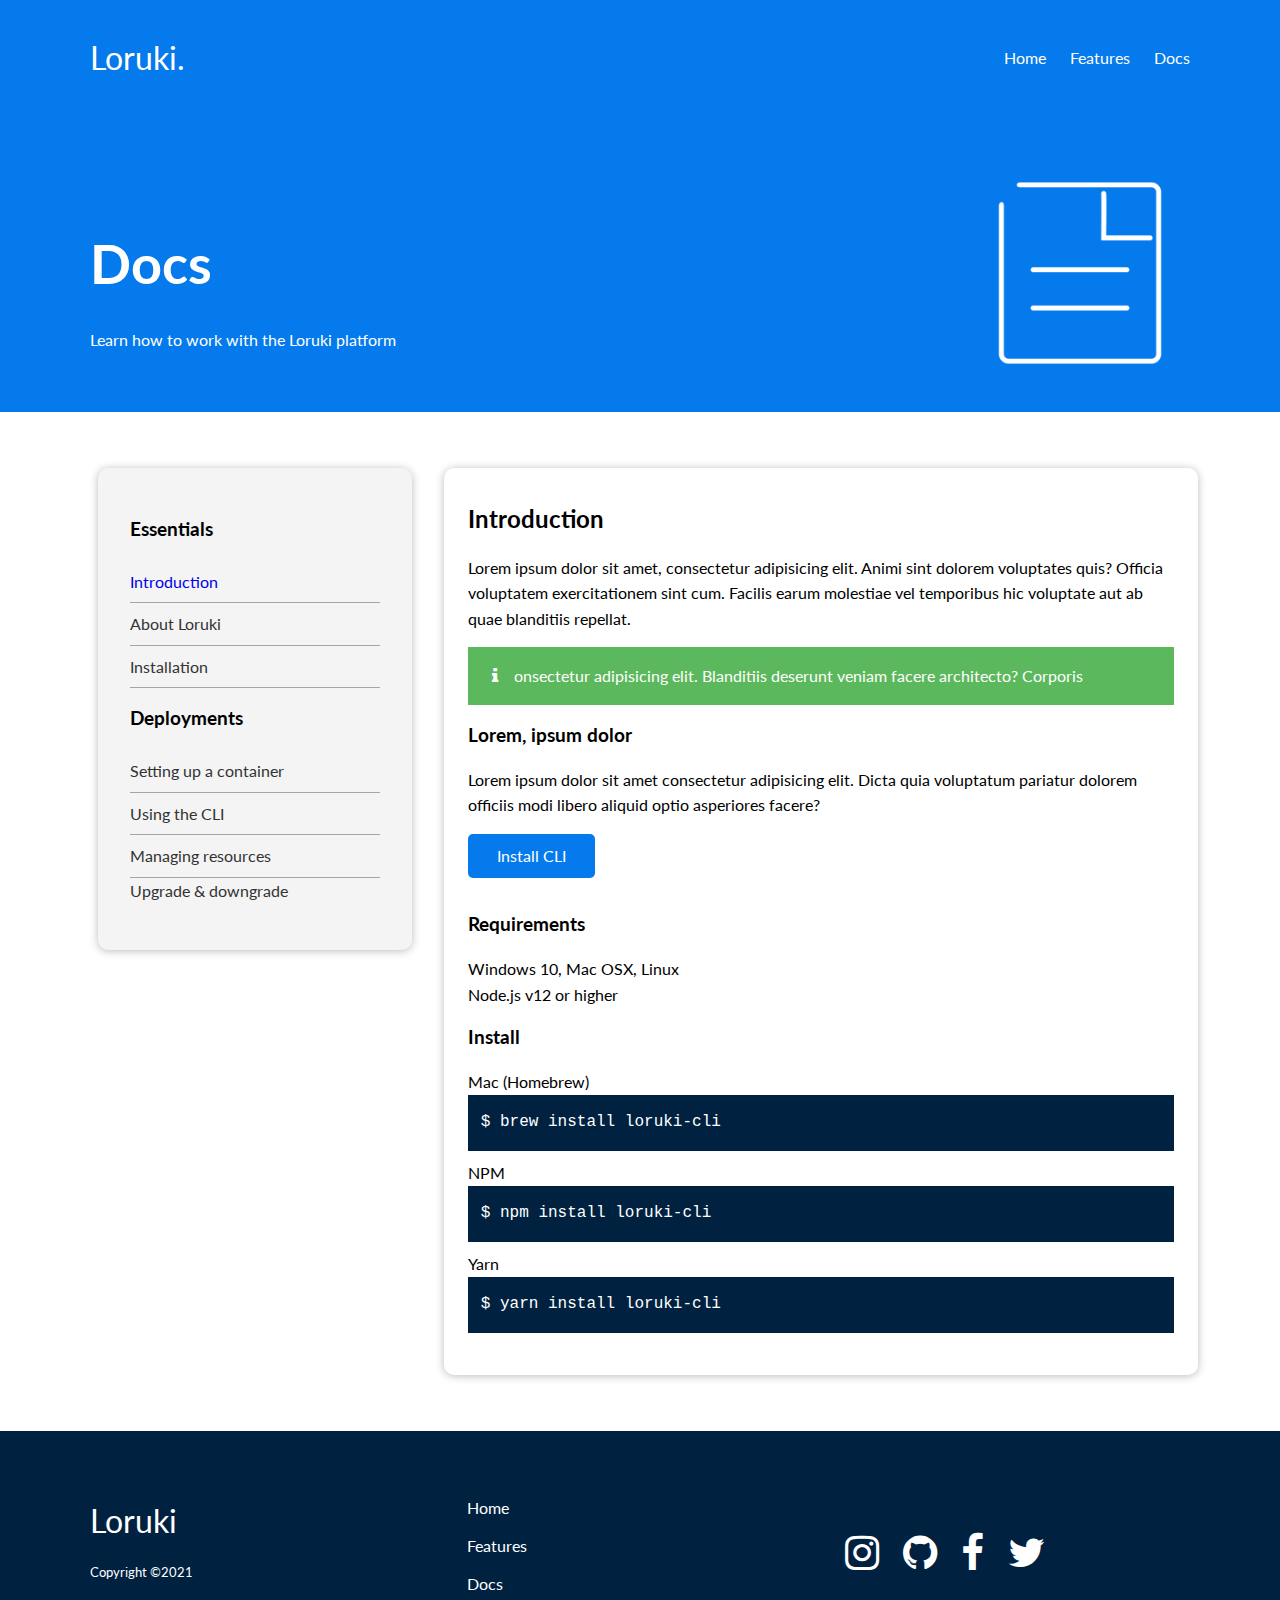
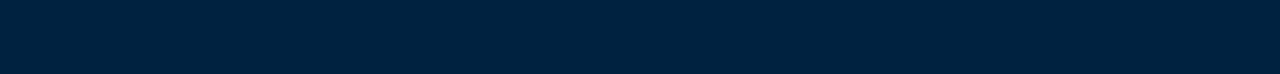
==== commit 962f5895: "optimized and compressed files and images" ====
--- a/docs.html
+++ b/docs.html
@@ -1,254 +1,246 @@
-<!DOCTYPE html>
-<html lang="en">
+<!doctype html>
+<html lang=en>
 <head>
-    <meta charset="UTF-8">
-    <meta name="viewport" content="width=device-width, initial-scale=1.0">
-    <meta http-equiv="X-UA-Compatible" content="ie=edge">
-    <link rel="stylesheet" href="https://cdnjs.cloudflare.com/ajax/libs/font-awesome/4.7.0/css/font-awesome.min.css">
-    <link rel="stylesheet" href="https://fonts.googleapis.com/css2?family=Lato:wght@300&amp;display=swap">
-    <link rel="stylesheet" href="/css/reset.css">
-    <link rel="stylesheet" href="/css/utlities.css">
-    <link rel="stylesheet" href="/css/styles.css">
-    <title>Loruki Web Service</title>
-   
+<meta charset=UTF-8>
+<meta name=viewport content="width=device-width,initial-scale=1">
+<meta http-equiv=X-UA-Compatible content="ie=edge">
+<link rel=stylesheet href=https://cdnjs.cloudflare.com/ajax/libs/font-awesome/4.7.0/css/font-awesome.min.css>
+<link rel=stylesheet href="https://fonts.googleapis.com/css2?family=Lato:wght@300&amp;display=swap">
+<link rel=stylesheet href=css/reset.css>
+<link rel=stylesheet href=css/utlities.css>
+<link rel=stylesheet href=css/styles.css>
+<title>Loruki Web Service</title>
 </head>
 <body>
-    <!-- header  -->
-    <header class="header py-2">
-        <div class="container">
-            <nav class="header__nav nav flex flex--justify-content-between flex--align-items-center">
-                <span class="header__logo nav__logo">
-                    Loruki.
-                </span>
-                <ul class="header__nav-list nav__list flex">
-                    <li class="header__nav-list-item nav__list-item">
-                        <a href="index.html" class="header__nav-list-link nav__list-link">
-                            Home
-                        </a>
-                    </li>
-                    <li class="header__nav-list-item nav__list-item">
-                        <a href="features.html" class="header__nav-list-link nav__list-link">
-                            Features
-                        </a>
-                    </li>
-                    <li class="header__nav-list-item nav__list-item">
-                        <a href="docs.html" class="header__nav-list-link nav__list-link">
-                            Docs
-                        </a>
-                    </li>
-                </ul>
-            </nav>
-        </div>
-    </header>
-    <!-- main -->
-    <main id="main">
-        <!-- docs -->
-        <section class="docs">
-            <div class="container">
-                <div class="row grid grid-gap-2 grid-column-xl-2 grid-column-sm-1">
-                    <div class="docs__text-box">
-                        <h1 class="docs__title">
-                            Docs
-                        </h1>
-                        <p class="docs__paragraph mt-1">
-                            Learn how to work with the Loruki platform
-                        </p>
-                    </div>
-                    <figure class="docs__img-container">
-                        <img src="/images/docs.png" alt="image that represents docs" class="docs__img">
-                    </figure>
-                </div>
-            </div>
-        </section>
-        <!-- docs nav and docs intro -->
-        <section class="docs-main my-3">
-            <div class="container">
-                <div class="row grid grid-gap-1">
-                    <div class="docs-main__left">
-                        <aside class="card docs-main__card">
-                            <h3 class="docs-main__essentials-title mb-1">
-                                Essentials
-                            </h3>
-                            <nav class="docs-main__nav-top">
-                                <ul class="docs-main__nav-list">
-                                    <li class="docs-main__nav-top-list-item docs-main__nav-list-item">
-                                        <a href="#" class="docs-main__nav-top-list-link active docs-main__nav-list-link">
-                                            Introduction
-                                        </a>
-                                    </li>
-                                    <li class="docs-main__nav-top-list-item docs-main__nav-list-item">
-                                        <a href="#" class="docs-main__nav-top-list-link docs-main__nav-list-link">
-                                            About Loruki
-                                        </a>
-                                    </li>
-                                    <li class="docs-main__nav-top-list-item docs-main__nav-list-item">
-                                        <a href="#" class="docs-main__nav-top-list-link docs-main__nav-list-link">
-                                            Installation
-                                        </a>
-                                    </li>
-                                </ul>
-                            </nav>
-                            <h3 class="docs-main__deployment-title my-1">
-                                Deployments
-                            </h3>
-                                <nav class="docs-main__nav-bottom">
-                                    <ul class="docs-main__nav-bottom-list">
-                                        <li class="docs-main__nav-bottom-list-item docs-main__nav-list-item">
-                                            <a href="#" class="docs-main__nav-bottom-list-link docs-main__nav-list-link">
-                                                Setting up a container
-                                            </a>
-                                        </li>
-                                        <li class="docs-main__nav-bottom-list-item docs-main__nav-list-item">
-                                            <a href="#" class="docs-main__nav-bottom-list-link docs-main__nav-list-link">
-                                                Using the CLI
-                                            </a>
-                                        </li>
-                                        <li class="docs-main__nav-bottom-list-item docs-main__nav-list-item">
-                                            <a href="#" class="docs-main__nav-bottom-list-link docs-main__nav-list-link">
-                                                Managing resources
-                                            </a>
-                                        </li>
-                                        <li class="docs-main__nav-bottom-list-item docs-main-__av-list-item">
-                                            <a href="#" class="docs-main__nav-bottom-list-link docs-main__nav-list-link">
-                                                Upgrade & downgrade
-                                            </a>
-                                        </li>
-                                    </ul>
-                                </nav>
-                        </aside>
-                    </div>
-                    <!-- docs main intro -->
-                    <section class="card docs-main__intro">
-                        <article>
-                            <h2 class="docs-main__intro-title mb-1">
-                                Introduction
-                            </h2>
-                            <p class="docs-main__intro-paragraph">
-                                Lorem ipsum dolor sit amet, consectetur adipisicing elit. Animi sint dolorem voluptates quis? Officia voluptatem exercitationem sint cum. Facilis earum molestiae vel temporibus hic voluptate aut ab quae blanditiis repellat.
-                            </p>
-                            <div class="bg--alert-success flex flex--align-items-baseline my-1">
-                                <i class="fa fa-info  d--block text--white" aria-hidden="true"></i>
-                                <p class="pl-1 docs-main__intro-paragraph">
-                                    onsectetur adipisicing elit. Blanditiis deserunt veniam facere architecto? Corporis 
-                                </p>
-                            </div>
-                            <article>
-                                <h3 class="docs-main__intro-subtitle mb-1">
-                                    Lorem, ipsum dolor
-                                </h3>
-                                <p class="docs-main__intro-paragraph">
-                                    Lorem ipsum dolor sit amet consectetur adipisicing elit. Dicta quia voluptatum pariatur dolorem officiis modi libero aliquid optio asperiores facere?
-                                </p>
-                                <button class="btn btn--bg-blue mt-1 mb-2">
-                                    Install CLI
-                                </button>
-                            </article>
-                        </article>
-                        <h3 class="docs-main__intro-subtitle mb-1">
-                            Requirements
-                        </h3>
-                        <ul class="docs-main__intro-requirements-list">
-                            <li class="docs-main__intro-requirements-list-item">
-                                Windows 10, Mac OSX, Linux
-                            </li>
-                            <li class="docs-main__intro-requirements-list-item">
-                                Node.js v12 or higher
-                            </li>
-                        </ul>
-                        <h3 class="docs-main__intro-subtitle my-1">
-                            Install
-                        </h3>
-                        <p class="docs-main__intro-os-rq">
-                            Mac (Homebrew)
-                        </p>
-                        <div class="docs-main__intro-code-container">
-                            <pre ng-show = "textFile.isPresent">
-                                <code class="docs-main__intro-code">
+<header class="header py-2">
+<div class=container>
+<nav class="header__nav nav flex flex--justify-content-between flex--align-items-center">
+<span class="header__logo nav__logo">
+Loruki.
+</span>
+<ul class="header__nav-list nav__list flex">
+<li class="header__nav-list-item nav__list-item">
+<a href=index.html class="header__nav-list-link nav__list-link">
+Home
+</a>
+</li>
+<li class="header__nav-list-item nav__list-item">
+<a href=features.html class="header__nav-list-link nav__list-link">
+Features
+</a>
+</li>
+<li class="header__nav-list-item nav__list-item">
+<a href=docs.html class="header__nav-list-link nav__list-link">
+Docs
+</a>
+</li>
+</ul>
+</nav>
+</div>
+</header>
+<main id=main>
+<section class=docs>
+<div class=container>
+<div class="row grid grid-gap-2 grid-column-xl-2 grid-column-sm-1">
+<div class=docs__text-box>
+<h1 class=docs__title>
+Docs
+</h1>
+<p class="docs__paragraph mt-1">
+Learn how to work with the Loruki platform
+</p>
+</div>
+<figure class=docs__img-container>
+<img src=images/docs-min.png alt="image that represents docs" class=docs__img>
+</figure>
+</div>
+</div>
+</section>
+<section class="docs-main my-3">
+<div class=container>
+<div class="row grid grid-gap-1">
+<div class=docs-main__left>
+<aside class="card docs-main__card">
+<h3 class="docs-main__essentials-title mb-1">
+Essentials
+</h3>
+<nav class=docs-main__nav-top>
+<ul class=docs-main__nav-list>
+<li class="docs-main__nav-top-list-item docs-main__nav-list-item">
+<a href=# class="docs-main__nav-top-list-link active docs-main__nav-list-link">
+Introduction
+</a>
+</li>
+<li class="docs-main__nav-top-list-item docs-main__nav-list-item">
+<a href=# class="docs-main__nav-top-list-link docs-main__nav-list-link">
+About Loruki
+</a>
+</li>
+<li class="docs-main__nav-top-list-item docs-main__nav-list-item">
+<a href=# class="docs-main__nav-top-list-link docs-main__nav-list-link">
+Installation
+</a>
+</li>
+</ul>
+</nav>
+<h3 class="docs-main__deployment-title my-1">
+Deployments
+</h3>
+<nav class=docs-main__nav-bottom>
+<ul class=docs-main__nav-bottom-list>
+<li class="docs-main__nav-bottom-list-item docs-main__nav-list-item">
+<a href=# class="docs-main__nav-bottom-list-link docs-main__nav-list-link">
+Setting up a container
+</a>
+</li>
+<li class="docs-main__nav-bottom-list-item docs-main__nav-list-item">
+<a href=# class="docs-main__nav-bottom-list-link docs-main__nav-list-link">
+Using the CLI
+</a>
+</li>
+<li class="docs-main__nav-bottom-list-item docs-main__nav-list-item">
+<a href=# class="docs-main__nav-bottom-list-link docs-main__nav-list-link">
+Managing resources
+</a>
+</li>
+<li class="docs-main__nav-bottom-list-item docs-main-__av-list-item">
+<a href=# class="docs-main__nav-bottom-list-link docs-main__nav-list-link">
+Upgrade & downgrade
+</a>
+</li>
+</ul>
+</nav>
+</aside>
+</div>
+<section class="card docs-main__intro">
+<article>
+<h2 class="docs-main__intro-title mb-1">
+Introduction
+</h2>
+<p class=docs-main__intro-paragraph>
+Lorem ipsum dolor sit amet, consectetur adipisicing elit. Animi sint dolorem voluptates quis? Officia voluptatem exercitationem sint cum. Facilis earum molestiae vel temporibus hic voluptate aut ab quae blanditiis repellat.
+</p>
+<div class="bg--alert-success flex flex--align-items-baseline my-1">
+<i class="fa fa-info d--block text--white" aria-hidden=true></i>
+<p class="pl-1 docs-main__intro-paragraph">
+onsectetur adipisicing elit. Blanditiis deserunt veniam facere architecto? Corporis
+</p>
+</div>
+<article>
+<h3 class="docs-main__intro-subtitle mb-1">
+Lorem, ipsum dolor
+</h3>
+<p class=docs-main__intro-paragraph>
+Lorem ipsum dolor sit amet consectetur adipisicing elit. Dicta quia voluptatum pariatur dolorem officiis modi libero aliquid optio asperiores facere?
+</p>
+<button class="btn btn--bg-blue mt-1 mb-2">
+Install CLI
+</button>
+</article>
+</article>
+<h3 class="docs-main__intro-subtitle mb-1">
+Requirements
+</h3>
+<ul class=docs-main__intro-requirements-list>
+<li class=docs-main__intro-requirements-list-item>
+Windows 10, Mac OSX, Linux
+</li>
+<li class=docs-main__intro-requirements-list-item>
+Node.js v12 or higher
+</li>
+</ul>
+<h3 class="docs-main__intro-subtitle my-1">
+Install
+</h3>
+<p class=docs-main__intro-os-rq>
+Mac (Homebrew)
+</p>
+<div class=docs-main__intro-code-container>
+<pre ng-show=textFile.isPresent>
+                                <code class=docs-main__intro-code>
                                     $ brew install loruki-cli
                                 </code>
                             </pre>
-                        </div>
-                        <p class="docs-main__intro-os-rq">
-                            NPM
-                        </p>
-                        <div class="docs-main__intro-code-container">
-                            <pre ng-show = "textFile.isPresent">
-                                <code class="docs-main__intro-code">
+</div>
+<p class=docs-main__intro-os-rq>
+NPM
+</p>
+<div class=docs-main__intro-code-container>
+<pre ng-show=textFile.isPresent>
+                                <code class=docs-main__intro-code>
                                    $ npm install loruki-cli
                                 </code>
                             </pre>
-                        </div>
-                        <p class="docs-main__intro-os-rq">
-                            Yarn
-                        </p>
-                        <div class="docs-main__intro-code-container">
-                            <pre>
-                                <code class="docs-main__intro-code">
+</div>
+<p class=docs-main__intro-os-rq>
+Yarn
+</p>
+<div class=docs-main__intro-code-container>
+<pre>
+                                <code class=docs-main__intro-code>
                                     $ yarn install loruki-cli
                                 </code>
                             </pre>
-                        </div>
-                        
-                    </section>
-                </div>
-            </div>
-        </section>
-    </main>
-     <!-- footer -->
-     <footer class="footer py-4">
-        <div class="container">
-            <div class="row grid grid-gap-2 grid-column-xl-3 grid-column-sm-1">
-                <div class="footer__text-box text--white">
-                    <span class="text-sz-2 footer__paragrpaph mb-1">
-                        Loruki
-                    </span>
-                    <small class="footer__copyright d--block">
-                        Copyright &copy;2021
-                    </small>
-                </div>
-                <nav class="footer__nav nav">
-                    <ul class="footer__nav-list">
-                        <li class="footer__nav-list-item">
-                            <a href="index.html" class="footer__nav-link">
-                                Home
-                            </a>
-                        </li>
-                        <li class="footer__nav-list-item">
-                            <a href="features.html" class="footer__nav-link">
-                                Features
-                            </a>
-                        </li>
-                        <li class="footer__nav-list-item">
-                            <a href="features.html" class="footer__nav-link">
-                                Docs
-                            </a>
-                        </li>
-                    </ul>
-                </nav>
-                <ul class="footer__social-list flex">
-                    <li class="footer__social-list-item">
-                        <a href="#" class="footer__social-list-link">
-                            <i class="fa fa-instagram" aria-hidden="true"></i>
-                        </a>
-                    </li>
-                    <li class="footer__social-list-item">
-                        <a href="#" class="footer__social-list-link">
-                            <i class="fa fa-github" aria-hidden="true"></i>
-                        </a>
-                    </li>
-                    <li class="footer__social-list-item">
-                        <a href="#" class="footer__social-list-link">
-                            <i class="fa fa-facebook" aria-hidden="true"></i>
-                        </a>
-                    </li>
-                    <li class="footer__social-list-item">
-                        <a href="#" class="footer__social-list-link">
-                            <i class="fa fa-twitter" aria-hidden="true"></i>
-                        </a>
-                    </li>
-                </ul>
-            </div>
-        </div>
-    </footer>
+</div>
+</section>
+</div>
+</div>
+</section>
+</main>
+<footer class="footer py-4">
+<div class=container>
+<div class="row grid grid-gap-2 grid-column-xl-3 grid-column-sm-1">
+<div class="footer__text-box text--white">
+<span class="text-sz-2 footer__paragrpaph mb-1">
+Loruki
+</span>
+<small class="footer__copyright d--block">
+Copyright &copy;2021
+</small>
+</div>
+<nav class="footer__nav nav">
+<ul class=footer__nav-list>
+<li class=footer__nav-list-item>
+<a href=index.html class=footer__nav-link>
+Home
+</a>
+</li>
+<li class=footer__nav-list-item>
+<a href=features.html class=footer__nav-link>
+Features
+</a>
+</li>
+<li class=footer__nav-list-item>
+<a href=features.html class=footer__nav-link>
+Docs
+</a>
+</li>
+</ul>
+</nav>
+<ul class="footer__social-list flex">
+<li class=footer__social-list-item>
+<a href=# class=footer__social-list-link>
+<i class="fa fa-instagram" aria-hidden=true></i>
+</a>
+</li>
+<li class=footer__social-list-item>
+<a href=# class=footer__social-list-link>
+<i class="fa fa-github" aria-hidden=true></i>
+</a>
+</li>
+<li class=footer__social-list-item>
+<a href=# class=footer__social-list-link>
+<i class="fa fa-facebook" aria-hidden=true></i>
+</a>
+</li>
+<li class=footer__social-list-item>
+<a href=# class=footer__social-list-link>
+<i class="fa fa-twitter" aria-hidden=true></i>
+</a>
+</li>
+</ul>
+</div>
+</div>
+</footer>
 </body>
 </html>